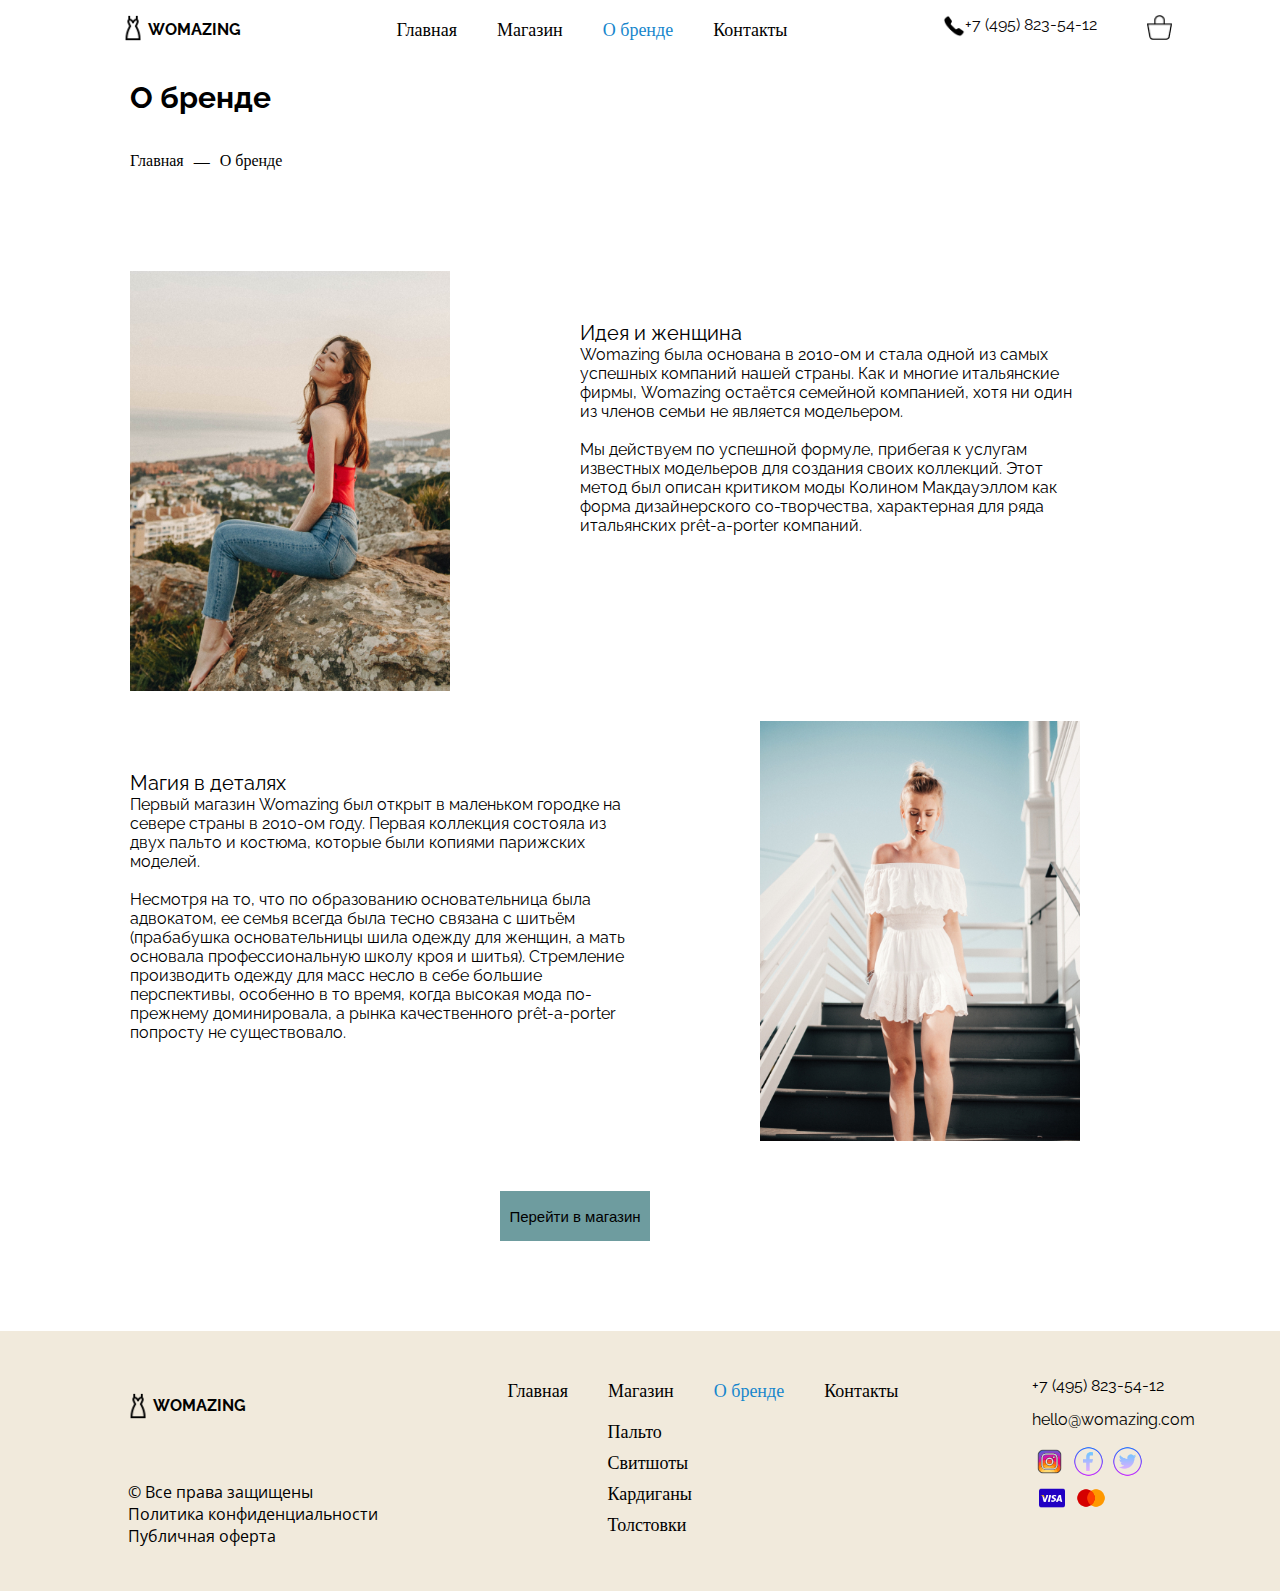
==== aboutbrand.html @ 10ec42e0 "fgdg" ====
<!DOCTYPE html>
<html lang="en">
<head>
   <meta charset="UTF-8">
   <meta http-equiv="X-UA-Compatible" content="IE=edge">
   <meta name="viewport" content="width=device-width, initial-scale=1.0">
   <link rel="stylesheet" href="./sass/style.css">
   <link href="https://fonts.googleapis.com/css2?family=Anton&family=Oswald&family=Pacifico&family=Raleway:ital,wght@0,300;1,200&family=Roboto:ital,wght@1,300&family=Thasadith:ital@1&family=Yanone+Kaffeesatz&display=swap" rel="stylesheet">
   <link href="https://fonts.googleapis.com/css2?family=Anton&family=Open+Sans:ital,wght@1,300&family=Oswald&family=Pacifico&family=Raleway:ital,wght@0,300;1,200&family=Roboto:ital,wght@1,300&family=Thasadith:ital@1&family=Yanone+Kaffeesatz&display=swap" rel="stylesheet">
   <script defer src="./scripts/main.js"></script>
   <title>About brand</title>
</head>


<body>
   <header class="container">
      <div class="container__header">
         <div class="container__header-logo">
            <img class="container__header-logo-img" 
               src="./img/icons8-модельное-платье-32.png" 
               alt="#">
            <h2 class="container__header-logo-womazing">
               WOMAZING
            </h2>
         </div>

         <nav id="active" class="container__header-title">
            <ul class="container__header-link">
               <li class="container__header-link-a">
                  <a class="container__header-link-all" 
                     href="./index.html">
                     Главная
                  </a>
               </li>
               <li class="container__header-link-a">
                  <a class="container__header-link-all" 
                     href="./shop.html">
                     Магазин
                  </a>
               </li>
               <li class="container__header-link-a">
                  <a class="container__header-link-all" 
                     href="./aboutbrand.html">
                     О бренде
                  </a>
               </li>
               <li class="container__header-link-a">
                  <a class="container__header-link-all"
                     href="./cantact.html">
                     Контакты
                  </a>
               </li>
            </ul>
         </nav>
         <div class="container__header-cart">
            <a href="./cantact.html">
               <img class="container__header-cart-icons1" 
                  src="./img/icons8-телефон-50.png" 
                  alt="#">
            </a>      
            <a href="./cantact.html" class="container__header-cart-tel">     
               <span class="container__header-cart-span">
                  +7 (495) 823-54-12
               </span>
            </a>
            <a href="./cart.html">
               <img class="container__header-cart-icons2" 
                  src="./img/Vector.png" 
                  alt="#">
            </a>   
         </div>
      </div>
   </header>


   
   <div class="about">
      <div class="about__head">
         <div class="wocommerce-title__head">
            <h2 class="wocommerce-title__head-label">
               О бренде
            </h2>
            <div class="wocommerce-title__head-form">
               <a href="./index.html" class="wocommerce-title__head-all">
                  Главная
               </a>
               <p class="wocommerce-title__head-border">—</p>
               <a href="./aboutbrand.html" class="wocommerce-title__head-all">
                  О бренде
               </a>
            </div>
         </div>
      </div>
      <div class="about__head-title">
         <img class="about__head-title-img" src="./img/001.jpg" alt="#">
         <div class="about__head-title-block">
            <p class="about__head-title-p">
               Идея и женщина
            </p>
            <p class="about__head-title-text">
               Womazing была основана в 
               2010-ом и стала одной из 
               самых успешных компаний нашей 
               страны. Как и многие итальянские 
               фирмы, Womazing остаётся семейной 
               компанией, хотя ни один из членов 
               семьи не является модельером.<br>

            <br>Мы действуем по успешной 
               формуле, прибегая к услугам 
               известных модельеров для создания 
               своих коллекций. Этот метод был 
               описан критиком моды Колином 
               Макдауэллом как форма 
               дизайнерского со-творчества, 
               характерная для ряда итальянских 
               prêt-a-porter компаний. </p>
         </div>
      </div>
      <div class="about__head-from">
         <div class="about__head-title-block">
            <p class="about__head-title-p">
               Магия в деталях
            </p>
            <p class="about__head-title-text">
               Первый магазин Womazing был
               открыт в маленьком городке на 
               севере страны в 2010-ом году. 
               Первая коллекция состояла из 
               двух пальто и костюма, которые 
               были копиями парижских моделей.<br>

            <br> Несмотря на то, что по образованию 
               основательница была адвокатом, 
               ее семья всегда была тесно связана 
               с шитьём (прабабушка основательницы
               шила одежду для женщин, а мать 
               основала профессиональную школу 
               кроя и шитья). Стремление производить 
               одежду для масс несло в себе большие 
               перспективы, особенно в то время, 
               когда высокая мода по-прежнему 
               доминировала, а рынка качественного 
               prêt-a-porter попросту не существовало.</p>
         </div>
         <img class="about__head-title-img" src="./img/002.jpg" alt="#">
      </div>
      <div>
         <button 
            class="about__head-button"
            onclick="myFunction()">
            Перейти в магазин
         </button>
      </div>
   </div>



   <footer class="footer">
      <div class="footer__title">
         <div class="footer__title-block">
            <div class="footer__title-head">
               <img class="footer__title-head-img" 
                  src="./img/icons8-модельное-платье-32.png" 
                  alt="#">
               <h3 class="footer__title-head-h3">
                  WOMAZING
               </h3>
            </div>
            <div class="footer__title-text">
               <span>© Все права защищены</span><br>
               <span>Политика конфиденциальности</span><br>
               <span>Публичная оферта</span><br>
            </div>
         </div>
         <nav class="footer__title-block2">
            <div id="active" class="footer__title-click">
               <ul class="footer__title-click-ul">
                  <li class="footer__title-click-li" >
                     <a class="footer__title-click-shop" 
                        href="./index.html">
                        Главная
                     </a>
                  </li>
                  <li class="footer__title-click-li">
                     <a class="footer__title-click-shop" 
                        href="./shop.html">
                        Магазин
                     </a>
                  </li>
                  <li class="footer__title-click-li">
                     <a class="footer__title-click-shop" 
                        href="./aboutbrand.html">
                        О бренде
                     </a>
                  </li>
                  <li class="footer__title-click-li">
                     <a class="footer__title-click-shop" 
                        href="./cantact.html">
                        Контакты
                     </a>
                  </li>
               </ul>
            </div>
            <div  class="footer__title-block3">
               <ul class="footer__title-sweet">
                  <li class="footer__title-sweet-a">
                     <a class="footer__title-sweet-all" 
                        href="#">
                        Пальто
                     </a>
                  </li>
                  <li class="footer__title-sweet-a">
                     <a class="footer__title-sweet-all" 
                        href="#">
                        Свитшоты
                     </a>
                  </li>
                  <li class="footer__title-sweet-a">
                     <a class="footer__title-sweet-all"
                        href="#">
                        Кардиганы
                     </a>
                  </li>
                  <li class="footer__title-sweet-a">
                     <a class="footer__title-sweet-all" 
                        href="#">
                        Толстовки
                     </a>
                  </li>
               </ul>
            </div>
         </nav>
         <div class="footer__title-com">
            <a href="./cantact.html"
               class="footer__title-linck">
               <p class="footer__title-tel">
                  +7 (495) 823-54-12
               </p>
            </a>
            <a href="./cantact.html"
               class="footer__title-linck">
               <p class="footer__title-gmile">
                  hello@womazing.com
               </p>
            </a>
            <div class="footer__title-block4">
               <div class="footer__title-img1">
                  <a href="instagram"
                     class="footer__title-linck">
                     <img class="footer__title-img1-a" 
                        src="./img/icons8-instagram-100.png" 
                        alt="#">
                  </a>
                  <a href="facebook"
                     class="footer__title-linck">   
                     <img class="footer__title-img1-a" 
                        src="./img/icons8-значки-facebook-в-форме-круга-64.png"
                        alt="#">
                  </a>
                  <a href="tvitter"
                     class="footer__title-linck">      
                     <img class="footer__title-img1-a"
                        src="./img/icons8-твиттер-в-круге-64.png" 
                        alt="#">
                  </a>      
               </div>
               <div class="footer__title-img2">
                  <a href="visa"
                     class="footer__title-linck">
                     <img class="footer__title-img1-b" 
                        src="./img/icons8-виза-48.png" 
                        alt="#">
                  </a>
                  <a href="mastercard"
                  class="footer__title-linck">      
                     <img class="footer__title-img1-b" 
                        src="./img/icons8-логотип-mastercard-48.png" 
                        alt="#">
                  </a>      
               </div>
            </div>
         </div>
      </div>
   </footer>
</body>
</html>
---- sass/style.css ----
* {
  padding: 0;
  margin: 0;
}

body {
  padding: 0;
  margin: 0;
}

.container {
  padding: 0;
  margin: 0;
  width: 100%;
}
.container__header {
  display: flex;
  justify-content: space-around;
  position: fixed;
  background-color: #fff;
  width: 100%;
  height: 50px;
  z-index: 2;
  top: 0;
}
.container__header-logo {
  display: flex;
  margin-right: 0;
  left: 0;
  right: 0;
}
.container__header-logo-img {
  width: 30px;
  height: 30px;
  margin: 13px 0 0 50px;
}
.container__header-logo-womazing {
  font-family: Raleway;
  font-size: 16px;
  font-style: normal;
  line-height: 19px;
  margin: 20px 0 0 0;
  color: #020202;
  cursor: default;
}
.container__header-title {
  position: relative;
  justify-content: space-around;
}
.container__header-title ul {
  list-style: none;
  margin: 0;
  padding: 0;
  display: flex;
  justify-content: center;
}
.container__header-title a {
  text-decoration: none;
  color: #000;
  display: block;
  padding: 20px 20px;
  font-size: 18px;
  transition: 0.3s;
}
.container__header-title a:hover {
  color: #1686cc;
}
.container__header-cart {
  display: flex;
  justify-content: space-between;
  margin: 15px 0 50px 0;
}
.container__header-cart-icons1 {
  width: 22px;
  height: 22px;
  transition: 0.3s;
}
.container__header-cart-icons1:hover {
  background-color: #6E9C9F;
}
.container__header-cart-span {
  color: #0a0707;
  margin-right: 50px;
  font-family: Raleway;
}
.container__header-cart-tel {
  text-decoration: none;
}
.container__header-cart-icons2 {
  width: 25px;
  height: 25px;
  margin-right: 40px;
  cursor: pointer;
}

ul li a.active {
  color: #1686cc;
}

.collection__title {
  padding: 0;
  margin: 0;
  display: flex;
  position: relative;
  max-width: 100%;
}
.collection__title-head {
  justify-content: space-between;
}
.collection__title-starlts {
  height: 100px;
  width: 300px;
  font-family: Oswald;
  font-style: normal;
  font-weight: 500;
  font-size: 40px;
  text-align: center;
  margin: 100px 0 0 126px;
}
.collection__title-text {
  font-family: Thasadith;
  height: 100px;
  width: 350px;
  font-size: 18px;
  font-style: normal;
  font-weight: 450px;
  line-height: 1.5;
  letter-spacing: 0.02em;
  margin: 180px 0 0 130px;
  color: #000000;
}
.collection__title-open {
  width: 200px;
  height: 40px;
  display: flex;
  margin: 70px 0 0 170px;
}
.collection__title-open-icons3 {
  width: 50px;
  height: 50px;
  background-color: rgba(110, 156, 159, 0.1);
  cursor: pointer;
}
.collection__title-open-icons3:hover {
  background-color: #c0d0d1;
}
.collection__title-open-button {
  width: 150px;
  height: 50px;
  font-size: 15px;
  background-color: #6E9C9F;
  cursor: pointer;
  border: none;
  transition: 0.4s;
}
.collection__title-open-button:hover {
  background-color: #509498;
  color: #fff;
}
.collection__title-img {
  display: flex;
  position: relative;
  margin: 70px 0 0 0;
}
.collection__title-img-allef {
  display: flex;
  position: absolute;
  margin: 435px 0 0 120px;
}
.collection__title-img-dmitriy {
  margin: 50px 0 0 260px;
}
.collection__title-img-comanici {
  z-index: 1;
  position: absolute;
  margin: 110px 0 0 580px;
}

.fon {
  width: 740px;
  height: 826px;
  position: absolute;
  background-color: #F1EADC;
  position: absolute;
  margin: 0px 0 0 600px;
}

.collection__title-head {
  justify-content: space-between;
}

.shop__title {
  padding-top: 50px;
}
.shop__title-header {
  height: 60px;
}
.shop__title-header-text {
  font-family: Raleway;
  font-size: 30px;
  font-style: normal;
  margin: 100px 0 0 130px;
}
.shop__title-block {
  display: flex;
  justify-content: space-around;
  margin: 70px 50px 0 130px;
  text-align: center;
}
.shop__title-jersey {
  margin-right: 66px;
  position: relative;
}
.shop__title-jersey:hover .shop__title-jersey-fon {
  opacity: 1;
}
.shop__title-jersey-fon {
  transition: all 0.6s;
  position: absolute;
  left: 0;
  top: 0;
  right: 0;
  background-color: rgba(110, 156, 159, 0.64);
  width: 320px;
  height: 420px;
  opacity: 0;
}
.shop__title-jersey-img {
  width: 320px;
  height: 420px;
}
.shop__title-jersey-value {
  font-family: Raleway;
}
.shop__title-button {
  margin: 80px 0 20px 580px;
}
.shop__title-button-btn {
  width: 160px;
  height: 50px;
  cursor: pointer;
  background-color: #6E9C9F;
  border: none;
  font-size: 15px;
  transition: 0.4s;
}
.shop__title-button-btn:hover {
  background-color: #509498;
  color: #fff;
}

.info__title-header {
  font-family: Raleway;
  font-size: 25px;
  font-style: normal;
  margin: 100px 0 0 130px;
}
.info__title-block {
  display: flex;
  justify-content: space-evenly;
  margin: 90px 0 0 35px;
}
.info__title-quality-text {
  width: 300px;
  height: 70px;
}
.info__title-quality-p {
  font-family: Oswald;
  font-style: normal;
  font-size: 18px;
}
.info__title-quality-text {
  font-family: Open Sans;
}

.slider {
  margin: 0;
  padding: 0;
  height: 100vh;
  display: flex;
  align-items: center;
}

.radio-title {
  width: 700px;
  height: 500px;
  border-radius: 10px;
  overflow: hidden;
}

.radio-head {
  width: 500%;
  height: 500px;
  display: flex;
}

.radio-head input {
  display: none;
}

.slaide {
  width: 20%;
  transition: 2s;
}

.slaide img {
  width: 700px;
  height: 500px;
}

.navigation-manual {
  position: absolute;
  width: 800px;
  margin-top: -40px;
  display: flex;
  justify-content: center;
}

.manual-btn {
  border: 2px solid #40d3dc;
  padding: 5px;
  border-radius: 10px;
  cursor: pointer;
  transition: 1s;
}

.manual-btn:not(:last-child) {
  margin-right: 40px;
}

.manual-btn:hover {
  background: #40d3dc;
}

#radio1:checked ~ .first {
  margin-left: 0;
}

#radio2:checked ~ .first {
  margin-left: -20%;
}

#radio3:checked ~ .first {
  margin-left: -40%;
}

#radio4:checked ~ .first {
  margin-left: -60%;
}

.navigation-auto {
  position: absolute;
  display: flex;
  width: 800px;
  justify-content: center;
  margin-top: 460px;
}

.navigation-auto div {
  border: 2px solid #40d3dc;
  padding: 5px;
  border-radius: 10px;
  transition: 1s;
  display: flex;
}

.navigation-auto div:not(:last-child) {
  margin-right: 40px;
}

#radio1:checked ~ .navigation-auto .auto-btn1 {
  background: #40d3dc;
}

#radio2:checked ~ .navigation-auto .auto-btn2 {
  background: #40d3dc;
}

#radio3:checked ~ .navigation-auto .auto-btn3 {
  background: #40d3dc;
}

#radio4:checked ~ .navigation-auto .auto-btn4 {
  background: #40d3dc;
}

.command__block-text {
  font-family: Raleway;
  font-style: normal;
  font-size: 30px;
  margin: 100px 0 0 130px;
}
.command__block-title {
  display: flex;
  justify-content: space-evenly;
}
.command__block-head {
  width: 230px;
  height: 290px;
  position: relative;
  margin-top: 170px;
}
.command__block-head-p {
  font-family: Oswald;
  font-style: normal;
  font-size: 16px;
}
.command__block-head-text {
  font-family: Open Sans;
}
.command__block-click {
  text-decoration: none;
  color: #000000;
  font-size: 17px;
  transition: 0.4s;
}
.command__block-click:hover {
  color: #1686cc;
}
.command__block-click::before {
  content: "";
  bottom: 0;
  left: 0;
  position: absolute;
  width: 0%;
  height: 2px;
  background-color: #1686cc;
  transition: 0.5s;
}
.command__block-click:hover:before {
  width: 70%;
}

.footer__title {
  display: flex;
  justify-content: space-evenly;
  width: 1340px;
  height: 230px;
  width: 100%;
  background-color: #F1EADC;
  padding-top: 30px;
  margin-top: 90px;
}
.footer__title-head {
  display: flex;
  justify-content: flex-start;
  margin: 0 0 0 38px;
}
.footer__title-head-img {
  width: 30px;
  height: 30px;
  margin: 30px 0 0 0;
}
.footer__title-head-h3 {
  font-family: Raleway;
  font-size: 16px;
  font-style: normal;
  line-height: 19px;
  margin: 35px 0 0 0;
  color: #020202;
  cursor: default;
}
.footer__title-text {
  font-family: Open Sans;
  font-style: normal;
  margin: 60px 0 0 43px;
}
.footer__title-click {
  position: relative;
  margin: 0 0 0 25px;
}
.footer__title-click ul {
  list-style: none;
  margin: 0;
  padding: 0;
  display: flex;
  justify-content: center;
}
.footer__title-click a {
  text-decoration: none;
  color: #000;
  display: block;
  padding: 20px 20px;
  font-size: 18px;
  transition: 0.3s;
}
.footer__title-click a:hover {
  color: #1686cc;
}
.footer__title-block3 {
  position: relative;
  margin: 0 0 0 145px;
}
.footer__title-block3 ul {
  list-style: none;
  margin: 0;
  padding: 0;
}
.footer__title-block3 a {
  text-decoration: none;
  padding: 0 0 10px 0;
  color: #000;
  display: block;
  font-size: 18px;
  transition: 0.3s;
}
.footer__title-block3 a:hover {
  color: #1686cc;
}
.footer__title-com {
  font-family: Raleway;
  margin: 15px 0 0 29px;
}
.footer__title-tel {
  padding-bottom: 15px;
}
.footer__title-gmile {
  padding-bottom: 15px;
}
.footer__title-img1-a {
  width: 35px;
  height: 35px;
}
.footer__title-img1-b {
  width: 30px;
  height: 30px;
  margin-left: 5px;
}

.footer__title-linck {
  text-decoration: none;
  color: #000;
}

.wocommerce-title__head-label {
  font-family: Raleway;
  font-size: 30px;
  font-style: normal;
  margin: 80px 0 0 130px;
}
.wocommerce-title__head-form {
  display: flex;
  justify-content: flex-start;
  margin: 20px 0 0 130px;
}
.wocommerce-title__head-border {
  padding-left: 10px;
  padding-right: 10px;
  padding-top: 18px;
}
.wocommerce-title__head-all {
  color: #000;
  padding: 17px 0 0 0;
  text-decoration: none;
  transition: 0.4s;
}
.wocommerce-title__head-all:hover {
  color: #1686cc;
}
.wocommerce-title__btn {
  margin: 100px 0 0 130px;
}
.wocommerce-title__click {
  width: 160px;
  height: 40px;
  background-color: #fff;
  font-size: 16px;
  margin: 0px 20px 0 0px;
  cursor: pointer;
  transition: 0.4s;
}
.wocommerce-title__imgs {
  display: flex;
  justify-content: space-evenly;
  margin: 50px 50px 0 65px;
}
.wocommerce-title__imgs-blok {
  position: relative;
  margin-bottom: 30px;
}
.wocommerce-title__imgs-blok:hover .wocommerce-title__imgs-fon {
  opacity: 1;
}
.wocommerce-title__imgs-col {
  width: 320px;
  height: 420px;
}
.wocommerce-title__imgs-name {
  font-family: space-between;
  text-align: center;
  font-size: 18px;
}
.wocommerce-title__imgs-price {
  text-align: center;
}
.wocommerce-title__imgs-p {
  font-family: Raleway;
  margin: 50px 0 0 130px;
}
.wocommerce-title__imgs-fon {
  transition: all 0.6s;
  position: absolute;
  left: 0;
  top: 0;
  right: 0;
  background-color: rgba(110, 156, 159, 0.64);
  width: 320px;
  height: 420px;
  opacity: 0;
}

.pagination {
  display: flex;
  justify-content: center;
}
.pagination__arrow {
  width: 25px;
  height: 25px;
  margin-top: 18px;
}
.pagination__item {
  width: 41px;
  height: 41px;
  font-size: 17px;
  margin: 10px;
  transition: 0.5s;
}
.pagination__item:hover {
  background-color: #000;
  color: #fff;
}

.btn {
  background-color: #000;
  color: #fff;
}

.right {
  display: none;
}

.child {
  background-color: #000;
  color: #fff;
}

.child, .wocommerce-title__click:hover {
  background-color: #000;
  color: #fff;
}

.oneitem__head-type-title {
  font-family: Raleway;
  font-size: 30px;
  margin: 100px 0 0 130px;
}
.oneitem__head-type-the {
  display: flex;
  justify-content: flex-start;
  margin: 0 0 0 130px;
}
.oneitem__head-form {
  display: flex;
  justify-content: flex-start;
}
.oneitem__head-form-img {
  margin: 60px 100px 0 130px;
}
.oneitem__head-form-img-ben {
  width: 320px;
  height: 420px;
}
.oneitem__head-value {
  padding: 20px 0 20px 0;
}
.oneitem__head-value-price {
  display: flex;
  justify-content: space-between;
  padding-top: 60px;
}
.oneitem__head-value-p {
  font-family: Raleway;
  font-style: normal;
  font-weight: 500;
  font-size: 30px;
  line-height: 100%;
}
.oneitem__head-value-btn-button {
  width: 35px;
  height: 35px;
  background-color: #fff;
  margin-bottom: 40px;
  cursor: pointer;
  transition: 0.5s;
}
.oneitem__head-value-btn-button:hover {
  color: #fff;
  background-color: #000;
}
.oneitem__head-value-color {
  display: flex;
  justify-content: flex-start;
  margin: 15px 0 70px 0;
  cursor: pointer;
  transition: 0.5s;
}
.oneitem__head-value-color-1 {
  width: 30px;
  height: 30px;
  background-color: #927876;
  border-radius: 30px;
}
.oneitem__head-value-color-1:hover {
  border: #000 solid 2px;
}
.oneitem__head-value-color-2 {
  width: 30px;
  height: 30px;
  background-color: #D5D5D5;
  margin-left: 8px;
  border-radius: 30px;
}
.oneitem__head-value-color-2:hover {
  border: #000 solid 2px;
}
.oneitem__head-value-color-3 {
  width: 30px;
  height: 30px;
  background-color: #FD9696;
  margin-left: 8px;
  border-radius: 30px;
}
.oneitem__head-value-color-3:hover {
  border: #000 solid 2px;
}
.oneitem__head-value-color-4 {
  width: 30px;
  height: 30px;
  background-color: #FDC796;
  margin-left: 8px;
  border-radius: 30px;
}
.oneitem__head-value-color-4:hover {
  border: #000 solid 2px;
}
.oneitem__head-value-click {
  display: flex;
  justify-content: flex-start;
  text-align: center;
}
.oneitem__head-value-click-span {
  width: 50px;
  height: 50px;
  background-color: #fff;
  border-color: #bdb2b2;
}
.oneitem__head-value-click-button {
  background-color: #6E9C9F;
  border-color: #6E9c9f;
  font-size: 15px;
  transition: 0.5s;
}
.oneitem__head-value-click-button:hover {
  background-color: #1b8e96;
  color: #fff;
}
.oneitem__head-h {
  font-family: Raleway;
  font-size: 30px;
  margin: 120px 0 0 130px;
}
.oneitem__head-name {
  display: flex;
  justify-content: flex-start;
  margin: 50px 0 0 130px;
}
.oneitem__head-name-flex-img {
  width: 320px;
  height: 420px;
  margin-right: 60px;
}
.oneitem__head-name-flex-p {
  margin-left: 120px;
}

.onitem, .wocommerce-title__click:hover {
  background-color: #000;
  color: #fff;
}

.about__head-h {
  font-family: Raleway;
  font-style: normal;
  font-size: 30px;
  line-height: 110%;
  margin: 70px 0 0 130px;
}
.about__head-brend {
  display: flex;
  justify-content: flex-start;
  margin: 0 0 100px 130px;
}
.about__head-title {
  display: flex;
  justify-content: flex-start;
  margin: 100px 0 0 0;
}
.about__head-title-img {
  width: 320px;
  height: 420px;
  margin: 0 0 0 130px;
}
.about__head-title-block {
  width: 500px;
  height: 400px;
  margin: 50px 0 0 130px;
}
.about__head-title-p {
  font-size: 20px;
  font-family: Raleway;
}
.about__head-title-text {
  font-family: Raleway;
}
.about__head-from {
  display: flex;
  justify-content: flex-start;
}
.about__head-button {
  height: 50px;
  width: 150px;
  background-color: #6E9C9F;
  border: none;
  font-size: 15px;
  color: #000;
  margin: 20px 0 0 500px;
  transition: 0.5s;
}
.about__head-button:hover {
  background-color: #209ea7;
  color: #fff;
}

.contact__head-header {
  font-family: Raleway;
  font-size: 30px;
  margin: 100px 0 0 130px;
}
.contact__head-type {
  display: flex;
  justify-content: flex-start;
  margin: 20px 0 0 130px;
}
.contact__head-text {
  display: flex;
  justify-content: flex-start;
  margin: 0 0 0 130px;
}
.contact__head-text-aling {
  padding-right: 200px;
}
.contact__head-map {
  margin: 100px 0 50px 130px;
}
.contact__head-form {
  width: 300px;
  padding: 32px;
  border-radius: 10px;
  font-family: sans-serif;
  letter-spacing: 1px;
  margin: 50px 0 0 100px;
}
.contact__head-form-input, .contact__head-form-button {
  font-family: sans-serif;
  letter-spacing: 1px;
  font-size: 16px;
}
.contact__head-form-title {
  margin: 0 0 32px 0;
  font-weight: normal;
}
.contact__head-form-group {
  position: relative;
  margin-bottom: 32px;
}
.contact__head-form-input {
  width: 100%;
  padding: 0 0 10px 0;
  border: none;
  border-bottom: 1px solid #0e0e0e;
  background-color: transparent;
  outline: none;
  transition: 0.3s;
}
.contact__head-form-input:focus {
  border-bottom: 1px solid #1a73a8;
}
.contact__head-form-button {
  width: 150px;
  height: 50px;
  border: none;
  color: #000;
  background-color: #6E9C9F;
  outline: none;
  cursor: pointer;
  transition: 0.5s;
}
.contact__head-form-button:hover {
  background-color: #26888d;
  color: #fff;
}

.sms {
  padding-block: 40px;
  width: 350px;
}

.cart {
  margin-top: 100px;
}

.cart__head {
  display: flex;
  justify-content: flex-start;
  margin: 0 0 0 130px;
  border-bottom: 2px solid #CCCCCC;
  width: 1000px;
  font-weight: bold;
  font-size: 17px;
}
.cart__head-1 {
  padding-right: 340px;
}
.cart__head-2 {
  padding-right: 109px;
}
.cart__head-3 {
  padding-right: 100px;
}
.cart__head-ware {
  display: flex;
  justify-content: flex-start;
  margin: 50px 0 0 130px;
}
.cart__head-ware-img {
  width: 130px;
  height: 150px;
}
.cart__head-ware-x {
  padding: 50px 20px 0 0;
}
.cart__head-ware-usa {
  padding: 50px 0 0 20px;
}
.cart__head-ware-1 {
  padding: 64px 70px 0 95px;
}
.cart__head-ware-2 {
  padding: 64px 50px 0 78px;
}
.cart__head-ware-3 {
  padding: 64px 0 0 110px;
}
.cart__head-log {
  margin: 50px 0 0 130px;
}
.cart__head-log-input {
  border: none;
  border-bottom: 2px solid #000;
  background-color: transparent;
  outline: none;
  padding-bottom: 12px;
  font-size: 15px;
}
.cart__head-log-button {
  width: 150px;
  height: 50px;
  border-color: #6E9C9F;
  margin-right: 260px;
  font-size: 15px;
  color: #6E9C9F;
  transition: 0.5s;
}
.cart__head-log-button:hover {
  background-color: #6E9C9F;
  color: #fff;
}
.cart__head-result {
  display: flex;
  justify-content: flex-start;
  margin: 90px 0 0 450px;
}
.cart__head-result-p {
  margin-right: 20px;
}
.cart__head-end {
  margin: 20px 0 0 450px;
  display: flex;
}
.cart__head-end-block {
  width: 200px;
  height: 35px;
  background-color: #F1EADC;
  text-align: center;
  padding-top: 15px;
  margin-right: 10px;
  font-weight: bold;
  font-size: 17px;
}
.cart__head-end-overall {
  margin-right: 30px;
}
.cart__head-end-arrange {
  height: 50px;
  width: 150px;
  background-color: #6E9C9F;
  border: none;
  color: #fff;
  font-size: 15px;
  color: #000;
  transition: 0.5s;
}
.cart__head-end-arrange:hover {
  background-color: #027786;
  color: #fff;
}

.checkaunt-click {
  display: none;
}

.checkaunt {
  display: flex;
  justify-content: flex-start;
}

.checkaut__form {
  width: 300px;
  padding: 32px;
  border-radius: 10px;
  font-family: sans-serif;
  letter-spacing: 1px;
  margin: 50px 0 0 100px;
}
.checkaut__form-grup {
  position: relative;
  margin-bottom: 32px;
}
.checkaut__form-grup-input {
  font-family: sans-serif;
  letter-spacing: 1px;
  font-size: 16px;
}
.checkaut__form-grup-input {
  width: 100%;
  padding: 0 0 10px 0;
  border: none;
  border-bottom: 1px solid #0e0e0e;
  background-color: transparent;
  outline: none;
  transition: 0.3s;
}
.checkaut__form-grup-input:focus {
  border-bottom: 1px solid #1a73a8;
}
.checkaut__form-h3 {
  margin: 0 0 32px 0;
  font-weight: normal;
  margin-top: 60px;
  font-weight: bold;
}
.checkaut__form-title {
  margin: 84px 0 0 170px;
}
.checkaut__form-dell {
  display: flex;
  justify-content: flex-start;
  font-weight: bold;
}
.checkaut__form-dell-ware {
  padding-right: 94px;
  padding-bottom: 20px;
}
.checkaut__form-dell-shirt {
  padding-right: 30px;
  padding-bottom: 20px;
}
.checkaut__form-dell-result {
  padding-right: 74px;
  padding-bottom: 20px;
}
.checkaut__form-dell-end {
  padding-right: 83px;
  padding-bottom: 50px;
}
.checkaut__form-pay-button {
  width: 160px;
  height: 50px;
  background-color: #6E9C9F;
  border: none;
  font-size: 15px;
  color: #000;
  margin-top: 35px;
  transition: 0.5s;
}
.checkaut__form-pay-button:hover {
  background-color: #35868b;
  color: #fff;
}

.color {
  width: 200px;
  height: 35px;
  background-color: #F1EADC;
  padding-top: 15px;
  padding-left: 5px;
  font-size: 18px;
  color: #000;
}

.success {
  display: flex;
  justify-content: flex-start;
  margin: 80px 0 0 130px;
}
.success__text {
  margin: 0 50px 0 50px;
}
.success__text-live {
  font-size: 20px;
  padding-bottom: 20px;
}
.success__button {
  width: 150px;
  height: 50px;
  border-color: #6E9C9F;
  color: #6E9C9F;
  margin: 0 0 0 60px;
  transition: 0.5s;
  font-size: 14px;
}
.success__button:hover {
  color: #fff;
  background-color: #6E9C9F;
}

@media (max-width: 900px) {
  .container__header {
    margin: 0;
  }
  .container__header-title a {
    padding-left: 0;
  }
}
@media (max-width: 810px) {
  .container__header-cart-span {
    display: none;
  }
  .container__header-cart-icons1 {
    padding-right: 15px;
  }
}
@media (min-width: 1500px) {
  .collection__title-img {
    padding: 0 0 0 200px;
  }
  .fon {
    padding: 0 0 0 200px;
  }
}/*# sourceMappingURL=style.css.map */
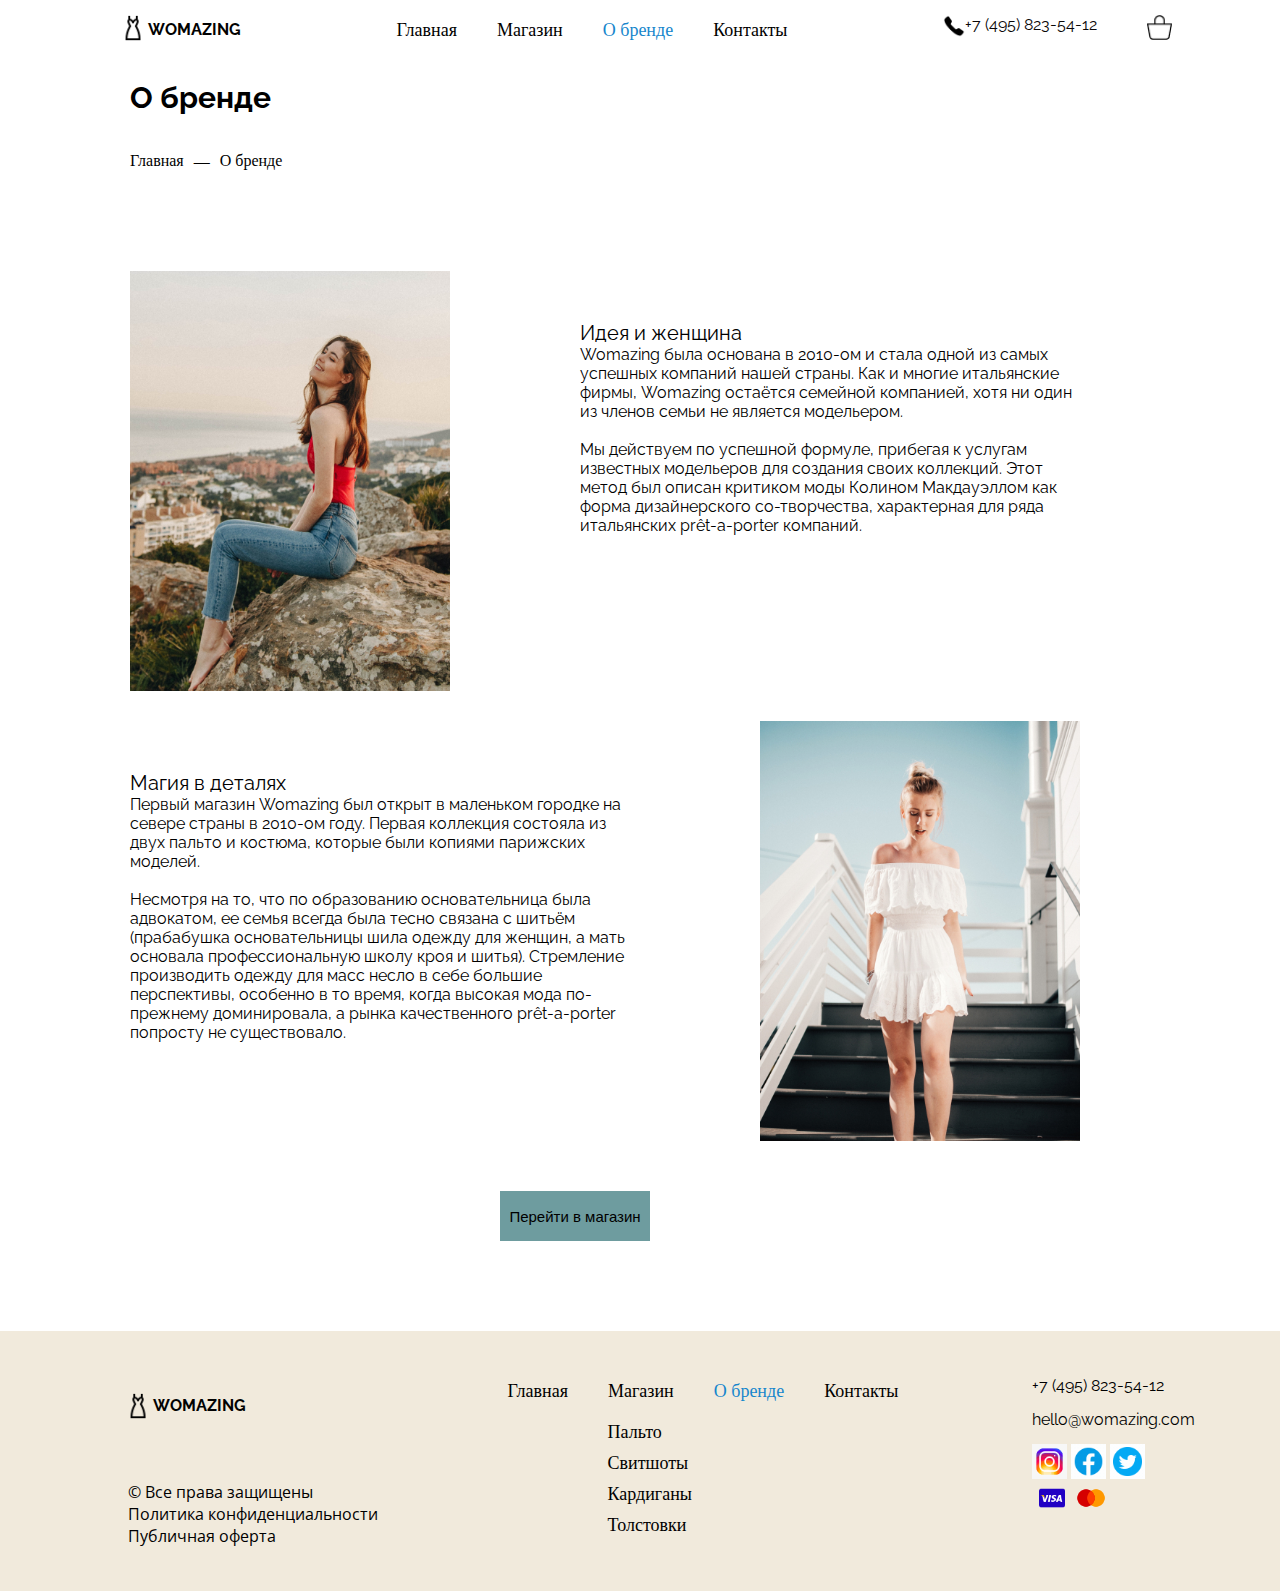
==== commit 5108ce90: "ок" ====
--- a/aboutbrand.html
+++ b/aboutbrand.html
@@ -19,9 +19,11 @@
             <img class="container__header-logo-img" 
                src="./img/icons8-модельное-платье-32.png" 
                alt="#">
-            <h2 class="container__header-logo-womazing">
-               WOMAZING
-            </h2>
+            <a class="woma" href="./index.html">   
+               <h2 class="container__header-logo-womazing">
+                  WOMAZING
+               </h2>
+            </a>
          </div>
 
          <nav id="active" class="container__header-title">
@@ -163,9 +165,11 @@
                <img class="footer__title-head-img" 
                   src="./img/icons8-модельное-платье-32.png" 
                   alt="#">
-               <h3 class="footer__title-head-h3">
-                  WOMAZING
-               </h3>
+               <a class="woma" href="./index.html">   
+                  <h3 class="footer__title-head-h3">
+                     WOMAZING
+                  </h3>
+               </a>
             </div>
             <div class="footer__title-text">
                <span>© Все права защищены</span><br>
@@ -246,22 +250,22 @@
             </a>
             <div class="footer__title-block4">
                <div class="footer__title-img1">
-                  <a href="instagram"
+                  <a href="https://www.instagram.com/"
                      class="footer__title-linck">
                      <img class="footer__title-img1-a" 
-                        src="./img/icons8-instagram-100.png" 
-                        alt="#">
-                  </a>
-                  <a href="facebook"
+                        src="./img/icons8-instagram.gif" 
+                        alt="#">
+                  </a>
+                  <a href="https://ru-ru.facebook.com/"
                      class="footer__title-linck">   
                      <img class="footer__title-img1-a" 
-                        src="./img/icons8-значки-facebook-в-форме-круга-64.png"
-                        alt="#">
-                  </a>
-                  <a href="tvitter"
+                        src="./img/icons8-facebook-circled.gif"
+                        alt="#">
+                  </a>
+                  <a href="https://twitter.com/?lang=ru"
                      class="footer__title-linck">      
                      <img class="footer__title-img1-a"
-                        src="./img/icons8-твиттер-в-круге-64.png" 
+                        src="./img/icons8-twitter-circled.gif" 
                         alt="#">
                   </a>      
                </div>
--- a/sass/style.css
+++ b/sass/style.css
@@ -41,7 +41,6 @@
   line-height: 19px;
   margin: 20px 0 0 0;
   color: #020202;
-  cursor: default;
 }
 .container__header-title {
   position: relative;
@@ -95,6 +94,11 @@
 
 ul li a.active {
   color: #1686cc;
+}
+
+.woma {
+  text-decoration: none;
+  cursor: pointer;
 }
 
 .collection__title {
@@ -404,9 +408,11 @@
   font-family: Oswald;
   font-style: normal;
   font-size: 16px;
+  margin-bottom: 20px;
 }
 .command__block-head-text {
   font-family: Open Sans;
+  padding-bottom: 20px;
 }
 .command__block-click {
   text-decoration: none;
@@ -458,7 +464,6 @@
   line-height: 19px;
   margin: 35px 0 0 0;
   color: #020202;
-  cursor: default;
 }
 .footer__title-text {
   font-family: Open Sans;
@@ -649,6 +654,10 @@
   color: #fff;
 }
 
+.tab-content {
+  display: none;
+}
+
 .oneitem__head-type-title {
   font-family: Raleway;
   font-size: 30px;
@@ -948,6 +957,7 @@
 }
 .cart__head-ware-x {
   padding: 50px 20px 0 0;
+  cursor: pointer;
 }
 .cart__head-ware-usa {
   padding: 50px 0 0 20px;
@@ -1025,7 +1035,7 @@
   color: #fff;
 }
 
-.checkaunt-click {
+.checkaunt__click {
   display: none;
 }
 
@@ -1167,4 +1177,50 @@
   .fon {
     padding: 0 0 0 200px;
   }
+}
+* {
+  padding: 0;
+  motion: 0;
+}
+* .poling {
+  text-align: center;
+  width: 100%;
+  height: 100%;
+  display: table;
+  position: absolute;
+  top: 0;
+  left: 0;
+}
+* .poling__block {
+  width: 480px;
+  height: 300px;
+  position: absolute;
+  top: 40%;
+  left: 40%;
+  margin: -100px 0 0 -100px;
+  box-shadow: 3px 3px #e9e9e9, -1em 0 0.4em #a5a5a5;
+}
+* .poling__img {
+  width: 80px;
+  height: 80px;
+}
+* .poling__header {
+  padding-bottom: 20px;
+}
+* .poling__header-title {
+  padding-bottom: 10px;
+}
+* .poling__button {
+  width: 120px;
+  height: 37px;
+  margin-top: 20px;
+  font-size: 16px;
+  color: #000;
+  background-color: #54abf1;
+  border: none;
+  transition: 0.5s;
+}
+* .poling__button:hover {
+  color: #fff;
+  background-color: #4e88b8;
 }/*# sourceMappingURL=style.css.map */